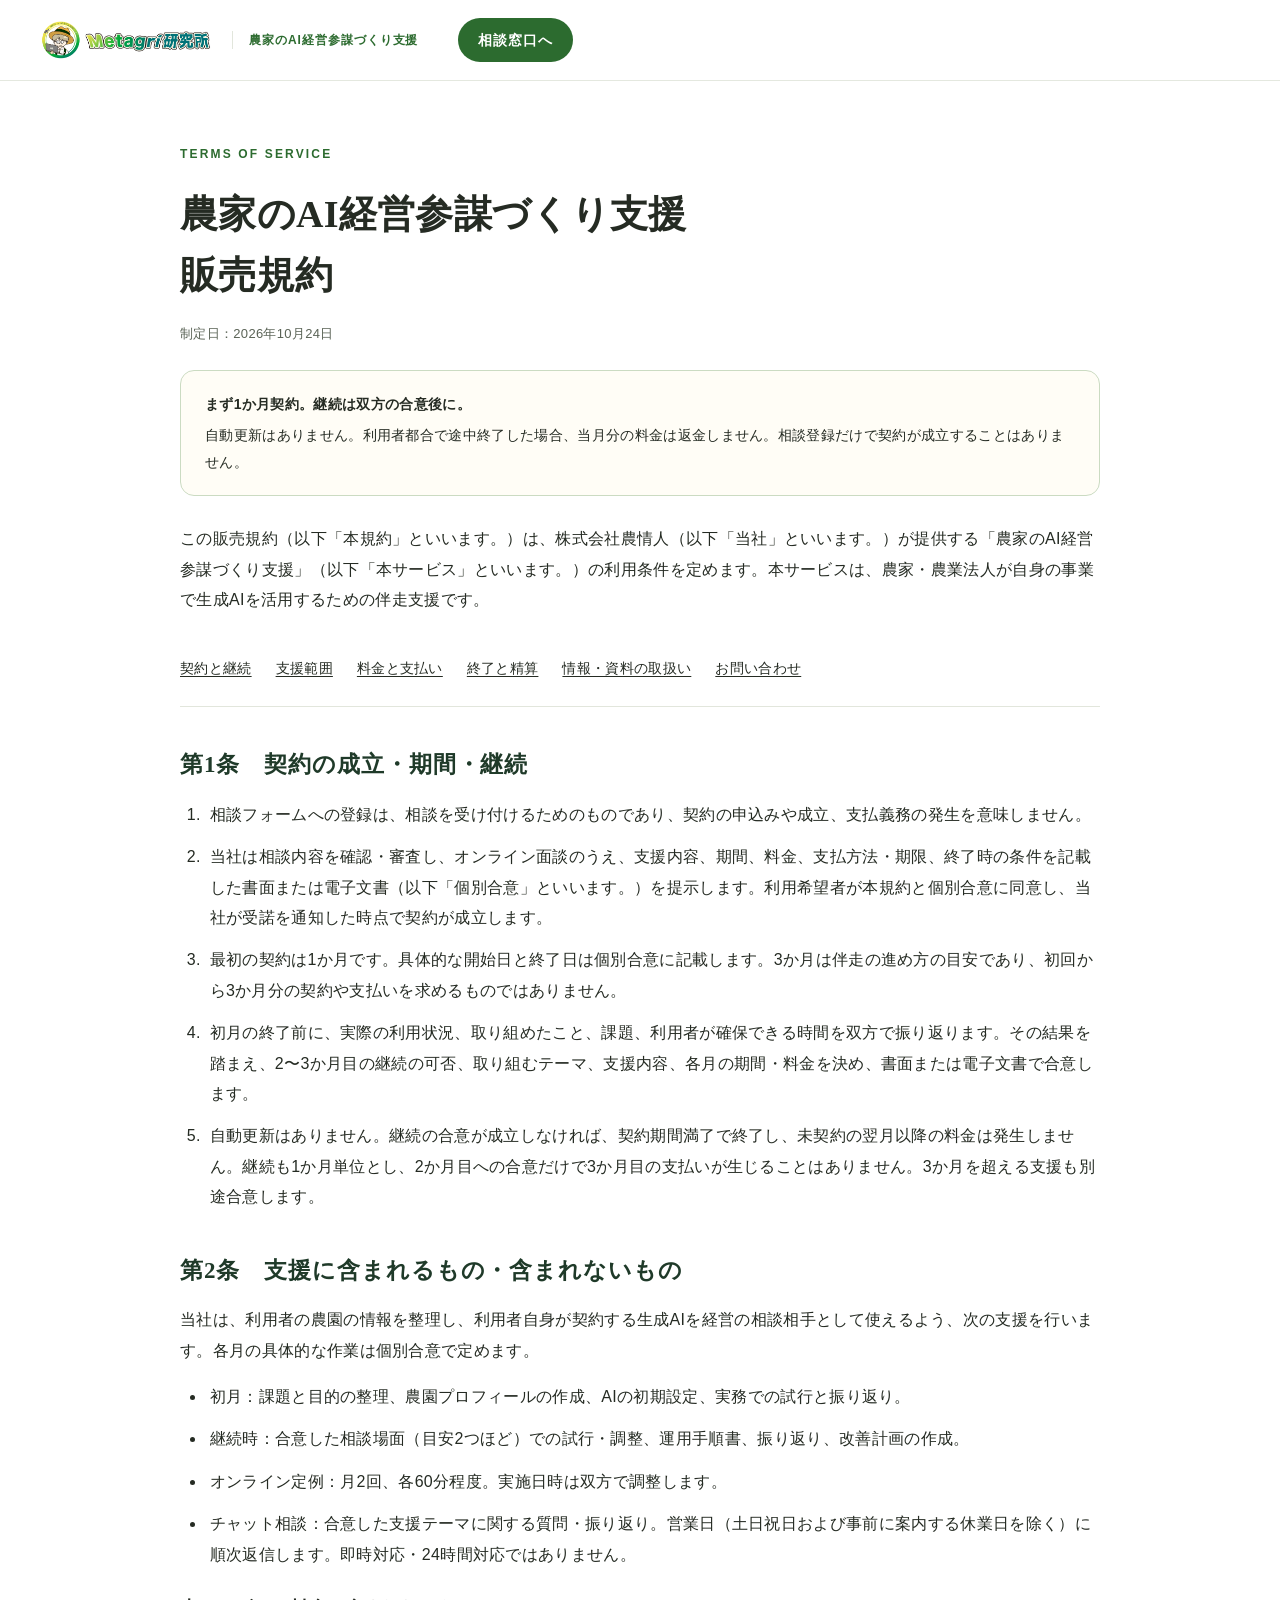
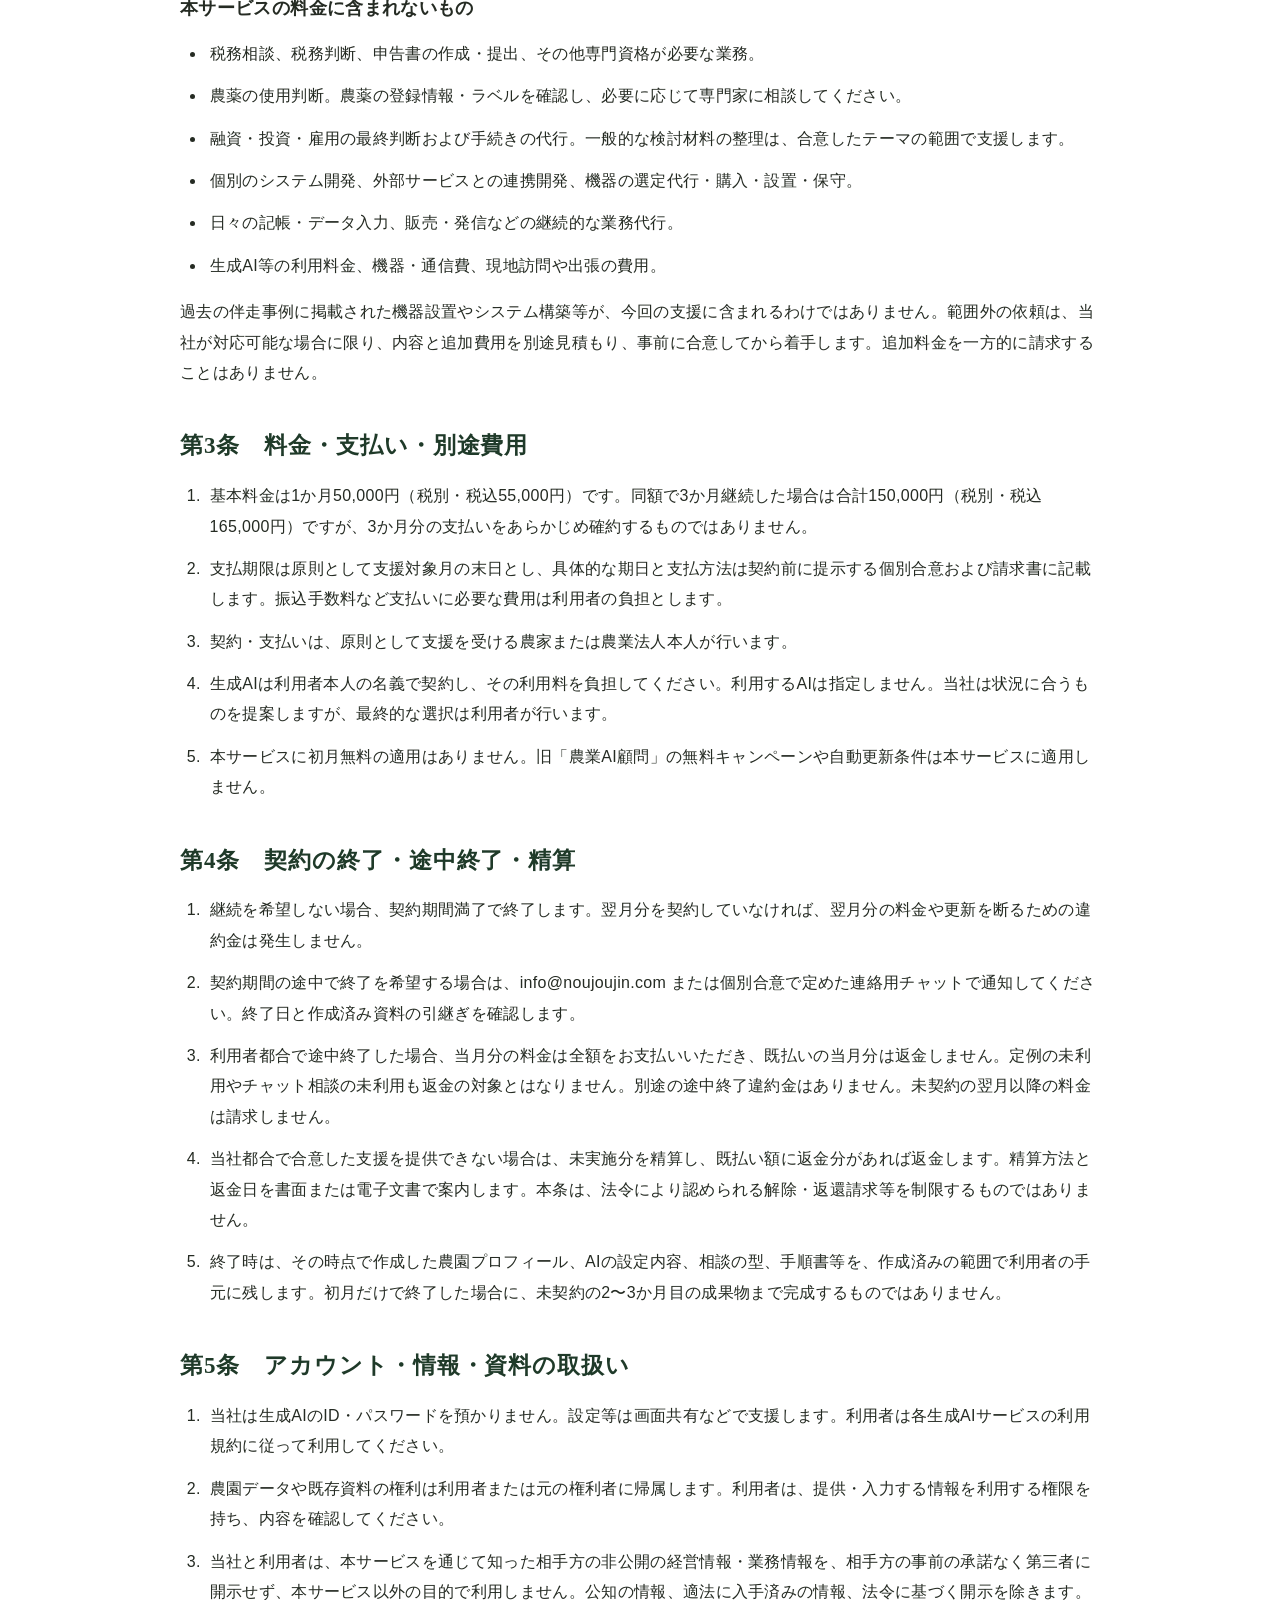
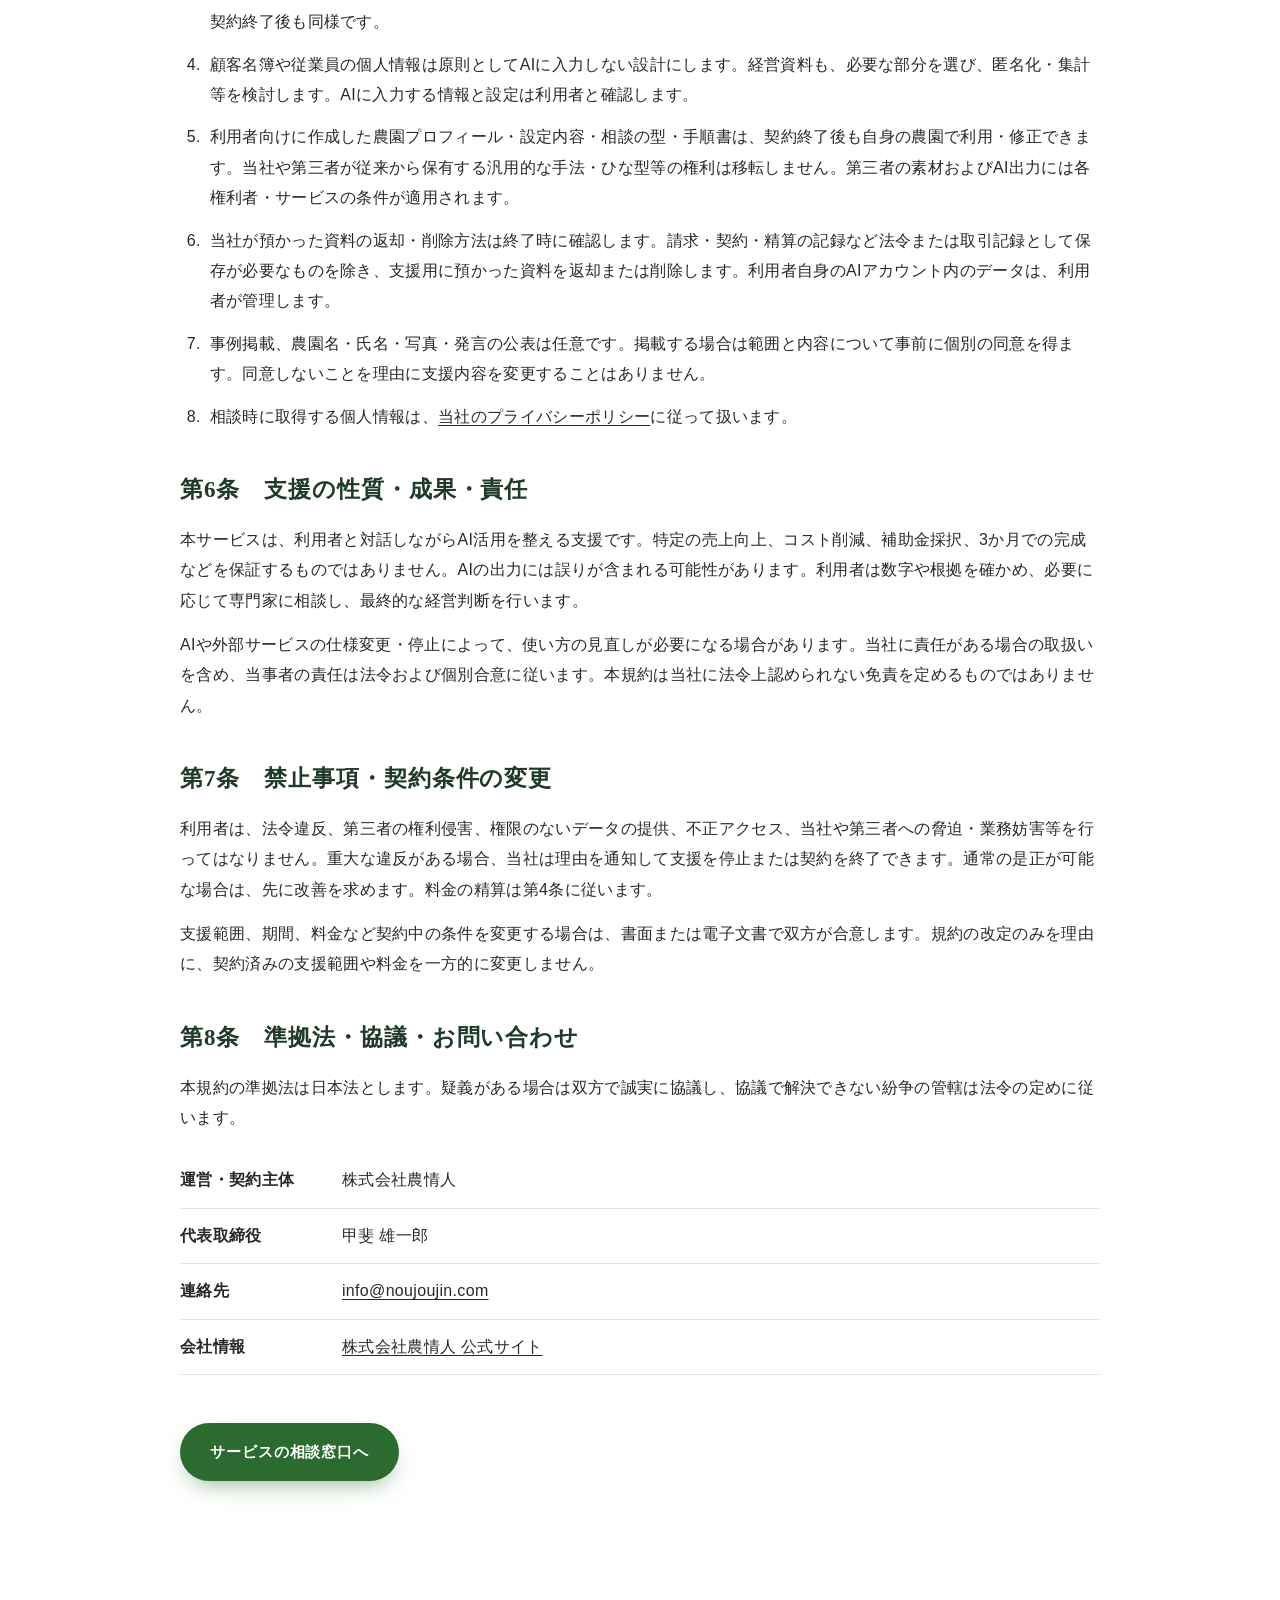
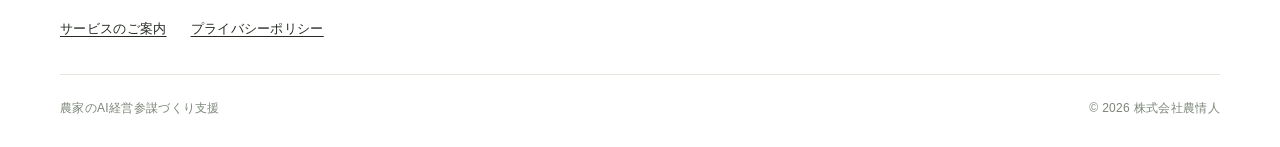
==== terms.html @ a4967ea3 "Clarify monthly support contract and add service terms" ====
<!doctype html>
<html lang="ja">
<head>
  <meta charset="utf-8">
  <meta name="viewport" content="width=device-width, initial-scale=1">
  <meta name="description" content="農家のAI経営参謀づくり支援の販売規約。まず1か月契約し、運用を振り返って2〜3か月目の継続・支援内容を双方で決めます。支援範囲、料金、終了時の取扱いをご案内します。">
  <meta name="robots" content="noindex">
  <meta name="theme-color" content="#1F3A29">
  <title>販売規約｜農家のAI経営参謀づくり支援</title>
  <link rel="canonical" href="https://ai-support.metagri-labo.com/terms.html">
  <link rel="icon" type="image/jpeg" href="assets/metagri-official.jpg">
  <link rel="stylesheet" href="style.css">
</head>
<body class="legal-page">
<a class="skip" href="#main">本文へ移動</a>
<header class="site-header">
  <div class="header-inner">
    <a class="brand official-brand" href="index.html" aria-label="農家のAI経営参謀づくり支援 トップへ"><img src="assets/metagri-logo-horizontal.jpg" width="1437" height="382" alt="Metagri研究所"><span class="brand-sub"><span class="brand-sub-lead">農家の</span>AI経営参謀<br class="sp-only">づくり支援</span></a>
    <a class="header-cta" href="index.html#consultation">相談窓口へ</a>
  </div>
</header>
<main id="main" class="container legal-main">
  <p class="eyebrow">TERMS OF SERVICE</p>
  <h1>農家のAI経営参謀づくり支援<br>販売規約</h1>
  <p class="legal-date">制定日：2026年10月24日</p>
  <aside class="legal-notice" aria-label="契約条件の要点"><strong>まず1か月契約。継続は双方の合意後に。</strong>自動更新はありません。利用者都合で途中終了した場合、当月分の料金は返金しません。相談登録だけで契約が成立することはありません。</aside>
  <p>この販売規約（以下「本規約」といいます。）は、株式会社農情人（以下「当社」といいます。）が提供する「農家のAI経営参謀づくり支援」（以下「本サービス」といいます。）の利用条件を定めます。本サービスは、農家・農業法人が自身の事業で生成AIを活用するための伴走支援です。</p>
  <nav class="legal-toc" aria-label="販売規約の目次"><a href="#contract">契約と継続</a><a href="#scope">支援範囲</a><a href="#payment">料金と支払い</a><a href="#cancellation">終了と精算</a><a href="#data">情報・資料の取扱い</a><a href="#contact">お問い合わせ</a></nav>

  <section id="contract">
    <h2>第1条　契約の成立・期間・継続</h2>
    <ol>
      <li>相談フォームへの登録は、相談を受け付けるためのものであり、契約の申込みや成立、支払義務の発生を意味しません。</li>
      <li>当社は相談内容を確認・審査し、オンライン面談のうえ、支援内容、期間、料金、支払方法・期限、終了時の条件を記載した書面または電子文書（以下「個別合意」といいます。）を提示します。利用希望者が本規約と個別合意に同意し、当社が受諾を通知した時点で契約が成立します。</li>
      <li>最初の契約は1か月です。具体的な開始日と終了日は個別合意に記載します。3か月は伴走の進め方の目安であり、初回から3か月分の契約や支払いを求めるものではありません。</li>
      <li>初月の終了前に、実際の利用状況、取り組めたこと、課題、利用者が確保できる時間を双方で振り返ります。その結果を踏まえ、2〜3か月目の継続の可否、取り組むテーマ、支援内容、各月の期間・料金を決め、書面または電子文書で合意します。</li>
      <li>自動更新はありません。継続の合意が成立しなければ、契約期間満了で終了し、未契約の翌月以降の料金は発生しません。継続も1か月単位とし、2か月目への合意だけで3か月目の支払いが生じることはありません。3か月を超える支援も別途合意します。</li>
    </ol>
  </section>

  <section id="scope">
    <h2>第2条　支援に含まれるもの・含まれないもの</h2>
    <p>当社は、利用者の農園の情報を整理し、利用者自身が契約する生成AIを経営の相談相手として使えるよう、次の支援を行います。各月の具体的な作業は個別合意で定めます。</p>
    <ul>
      <li>初月：課題と目的の整理、農園プロフィールの作成、AIの初期設定、実務での試行と振り返り。</li>
      <li>継続時：合意した相談場面（目安2つほど）での試行・調整、運用手順書、振り返り、改善計画の作成。</li>
      <li>オンライン定例：月2回、各60分程度。実施日時は双方で調整します。</li>
      <li>チャット相談：合意した支援テーマに関する質問・振り返り。営業日（土日祝日および事前に案内する休業日を除く）に順次返信します。即時対応・24時間対応ではありません。</li>
    </ul>
    <h3>本サービスの料金に含まれないもの</h3>
    <ul>
      <li>税務相談、税務判断、申告書の作成・提出、その他専門資格が必要な業務。</li>
      <li>農薬の使用判断。農薬の登録情報・ラベルを確認し、必要に応じて専門家に相談してください。</li>
      <li>融資・投資・雇用の最終判断および手続きの代行。一般的な検討材料の整理は、合意したテーマの範囲で支援します。</li>
      <li>個別のシステム開発、外部サービスとの連携開発、機器の選定代行・購入・設置・保守。</li>
      <li>日々の記帳・データ入力、販売・発信などの継続的な業務代行。</li>
      <li>生成AI等の利用料金、機器・通信費、現地訪問や出張の費用。</li>
    </ul>
    <p>過去の伴走事例に掲載された機器設置やシステム構築等が、今回の支援に含まれるわけではありません。範囲外の依頼は、当社が対応可能な場合に限り、内容と追加費用を別途見積もり、事前に合意してから着手します。追加料金を一方的に請求することはありません。</p>
  </section>

  <section id="payment">
    <h2>第3条　料金・支払い・別途費用</h2>
    <ol>
      <li>基本料金は1か月50,000円（税別・税込55,000円）です。同額で3か月継続した場合は合計150,000円（税別・税込165,000円）ですが、3か月分の支払いをあらかじめ確約するものではありません。</li>
      <li>支払期限は原則として支援対象月の末日とし、具体的な期日と支払方法は契約前に提示する個別合意および請求書に記載します。振込手数料など支払いに必要な費用は利用者の負担とします。</li>
      <li>契約・支払いは、原則として支援を受ける農家または農業法人本人が行います。</li>
      <li>生成AIは利用者本人の名義で契約し、その利用料を負担してください。利用するAIは指定しません。当社は状況に合うものを提案しますが、最終的な選択は利用者が行います。</li>
      <li>本サービスに初月無料の適用はありません。旧「農業AI顧問」の無料キャンペーンや自動更新条件は本サービスに適用しません。</li>
    </ol>
  </section>

  <section id="cancellation">
    <h2>第4条　契約の終了・途中終了・精算</h2>
    <ol>
      <li>継続を希望しない場合、契約期間満了で終了します。翌月分を契約していなければ、翌月分の料金や更新を断るための違約金は発生しません。</li>
      <li>契約期間の途中で終了を希望する場合は、info@noujoujin.com または個別合意で定めた連絡用チャットで通知してください。終了日と作成済み資料の引継ぎを確認します。</li>
      <li>利用者都合で途中終了した場合、当月分の料金は全額をお支払いいただき、既払いの当月分は返金しません。定例の未利用やチャット相談の未利用も返金の対象とはなりません。別途の途中終了違約金はありません。未契約の翌月以降の料金は請求しません。</li>
      <li>当社都合で合意した支援を提供できない場合は、未実施分を精算し、既払い額に返金分があれば返金します。精算方法と返金日を書面または電子文書で案内します。本条は、法令により認められる解除・返還請求等を制限するものではありません。</li>
      <li>終了時は、その時点で作成した農園プロフィール、AIの設定内容、相談の型、手順書等を、作成済みの範囲で利用者の手元に残します。初月だけで終了した場合に、未契約の2〜3か月目の成果物まで完成するものではありません。</li>
    </ol>
  </section>

  <section id="data">
    <h2>第5条　アカウント・情報・資料の取扱い</h2>
    <ol>
      <li>当社は生成AIのID・パスワードを預かりません。設定等は画面共有などで支援します。利用者は各生成AIサービスの利用規約に従って利用してください。</li>
      <li>農園データや既存資料の権利は利用者または元の権利者に帰属します。利用者は、提供・入力する情報を利用する権限を持ち、内容を確認してください。</li>
      <li>当社と利用者は、本サービスを通じて知った相手方の非公開の経営情報・業務情報を、相手方の事前の承諾なく第三者に開示せず、本サービス以外の目的で利用しません。公知の情報、適法に入手済みの情報、法令に基づく開示を除きます。契約終了後も同様です。</li>
      <li>顧客名簿や従業員の個人情報は原則としてAIに入力しない設計にします。経営資料も、必要な部分を選び、匿名化・集計等を検討します。AIに入力する情報と設定は利用者と確認します。</li>
      <li>利用者向けに作成した農園プロフィール・設定内容・相談の型・手順書は、契約終了後も自身の農園で利用・修正できます。当社や第三者が従来から保有する汎用的な手法・ひな型等の権利は移転しません。第三者の素材およびAI出力には各権利者・サービスの条件が適用されます。</li>
      <li>当社が預かった資料の返却・削除方法は終了時に確認します。請求・契約・精算の記録など法令または取引記録として保存が必要なものを除き、支援用に預かった資料を返却または削除します。利用者自身のAIアカウント内のデータは、利用者が管理します。</li>
      <li>事例掲載、農園名・氏名・写真・発言の公表は任意です。掲載する場合は範囲と内容について事前に個別の同意を得ます。同意しないことを理由に支援内容を変更することはありません。</li>
      <li>相談時に取得する個人情報は、<a href="https://noujoujin.com/privacy-policy/" target="_blank" rel="noopener noreferrer">当社のプライバシーポリシー</a>に従って扱います。</li>
    </ol>
  </section>

  <section>
    <h2>第6条　支援の性質・成果・責任</h2>
    <p>本サービスは、利用者と対話しながらAI活用を整える支援です。特定の売上向上、コスト削減、補助金採択、3か月での完成などを保証するものではありません。AIの出力には誤りが含まれる可能性があります。利用者は数字や根拠を確かめ、必要に応じて専門家に相談し、最終的な経営判断を行います。</p>
    <p>AIや外部サービスの仕様変更・停止によって、使い方の見直しが必要になる場合があります。当社に責任がある場合の取扱いを含め、当事者の責任は法令および個別合意に従います。本規約は当社に法令上認められない免責を定めるものではありません。</p>
  </section>

  <section>
    <h2>第7条　禁止事項・契約条件の変更</h2>
    <p>利用者は、法令違反、第三者の権利侵害、権限のないデータの提供、不正アクセス、当社や第三者への脅迫・業務妨害等を行ってはなりません。重大な違反がある場合、当社は理由を通知して支援を停止または契約を終了できます。通常の是正が可能な場合は、先に改善を求めます。料金の精算は第4条に従います。</p>
    <p>支援範囲、期間、料金など契約中の条件を変更する場合は、書面または電子文書で双方が合意します。規約の改定のみを理由に、契約済みの支援範囲や料金を一方的に変更しません。</p>
  </section>

  <section id="contact">
    <h2>第8条　準拠法・協議・お問い合わせ</h2>
    <p>本規約の準拠法は日本法とします。疑義がある場合は双方で誠実に協議し、協議で解決できない紛争の管轄は法令の定めに従います。</p>
    <dl class="legal-contact"><div><dt>運営・契約主体</dt><dd>株式会社農情人</dd></div><div><dt>代表取締役</dt><dd>甲斐 雄一郎</dd></div><div><dt>連絡先</dt><dd><a href="mailto:info@noujoujin.com">info@noujoujin.com</a></dd></div><div><dt>会社情報</dt><dd><a href="https://noujoujin.com/" target="_blank" rel="noopener noreferrer">株式会社農情人 公式サイト</a></dd></div></dl>
  </section>
  <p class="legal-back"><a class="button" href="index.html#consultation">サービスの相談窓口へ</a></p>
</main>
<footer class="site-footer"><div class="container footer-legal"><a href="index.html">サービスのご案内</a><a href="https://noujoujin.com/privacy-policy/" target="_blank" rel="noopener noreferrer">プライバシーポリシー</a></div><div class="container footer-bottom"><span>農家のAI経営参謀づくり支援</span><small>© 2026 株式会社農情人</small></div></footer>
</body>
</html>
---- style.css ----
/* =========================================================
   農家のためのAI伴走支援 LP（2026-10-04 ブラッシュアップ版）
   - 農業AI通信の共通色を維持し、背景色を4色に整理
   - 見出しは明朝、本文はゴシックに統一
   - 外部フォント・CDNは使わず、このフォルダで完結
   ========================================================= */

:root{
  /* 色 */
  --forest:#1F3A29;
  --green-dark:#2C6B2F;
  --green:#3E8E41;
  --green-pale:#EAF5E6;
  --green-soft:#F4F9F1;
  --orange:#E87A2E;
  --warm:#FFFDF6;
  --white:#FFFFFF;
  --ink:#252B23;
  --muted:#5A6356;
  --faint:#7D8679;
  --line:#E2E6DC;
  --line-green:#CBDBC2;
  /* 書体 */
  --serif:"Hiragino Mincho ProN","Yu Mincho","YuMincho","Noto Serif JP","Noto Serif CJK JP",serif;
  --sans:"Hiragino Sans","Hiragino Kaku Gothic ProN","Noto Sans JP","Noto Sans CJK JP","Yu Gothic Medium","YuGothic","Meiryo",sans-serif;
  /* 形 */
  --radius:14px;
  --radius-sm:8px;
  --shadow:0 1px 2px rgba(31,58,41,.04),0 12px 32px -12px rgba(31,58,41,.14);
  --shadow-lg:0 2px 4px rgba(31,58,41,.04),0 24px 56px -20px rgba(31,58,41,.22);
  --header-h:80px;
}

/* ---------- 基本 ---------- */
*,*::before,*::after{box-sizing:border-box}
html{scroll-behavior:smooth;scroll-padding-top:calc(var(--header-h) + 16px);-webkit-text-size-adjust:100%}
body{margin:0;background:var(--white);color:var(--ink);font-family:var(--sans);font-size:16px;line-height:1.9;letter-spacing:.02em;-webkit-font-smoothing:antialiased;text-rendering:optimizeLegibility}
a{color:inherit;text-decoration:none}
img{max-width:100%;height:auto}
button{font:inherit}
h1,h2,h3,p,ol,ul,dl,dd{margin:0}
ol,ul{padding:0;list-style:none}
h1,h2,h3{font-feature-settings:"palt";word-break:auto-phrase;text-wrap:balance}
p{overflow-wrap:anywhere}
.hero-description,.hero-note,.section-heading p,.heading-row>p,.support-heading>p,.price-description,.consultation-copy p,.intro-footer,.section-footnote{word-break:auto-phrase}
::selection{background:#D6E9CB}
:focus-visible{outline:3px solid var(--orange);outline-offset:4px;border-radius:4px}
.nw{display:inline-block}
.sp-only{display:none}
.icon-sprite{position:absolute;width:0;height:0;overflow:hidden}
.icon{width:1.15em;height:1.15em;flex-shrink:0;vertical-align:-.2em}
.container{width:min(1160px,calc(100% - 96px));margin-inline:auto}
.section{padding:120px 0}
.skip{position:fixed;left:16px;top:-100px;z-index:100;background:#fff;padding:12px 16px;border-radius:8px;box-shadow:var(--shadow)}
.skip:focus{top:12px}

/* ---------- 見出しと共通パーツ ---------- */
h2{font-family:var(--serif);font-weight:600;font-size:clamp(28px,3vw,40px);line-height:1.55;letter-spacing:.04em;color:var(--forest)}
h3{font-size:21px;font-weight:700;line-height:1.6;letter-spacing:.02em;color:var(--ink)}
.eyebrow{display:flex;align-items:center;gap:12px;font-size:12px;font-weight:700;letter-spacing:.18em;line-height:1.6;color:var(--green-dark);margin-bottom:20px}
.eyebrow-no{font-family:var(--serif);font-size:15px;letter-spacing:.04em;font-weight:600;display:inline-flex;align-items:center;gap:12px}
.eyebrow-no::after{content:"";width:28px;height:1px;background:currentColor;opacity:.5}
.eyebrow-plain{letter-spacing:.08em}
.mini-label{display:block;font-size:12px;font-weight:700;letter-spacing:.08em;color:var(--green-dark)}
.seed-dot{display:inline-block;width:7px;height:7px;border-radius:50%;background:var(--green);box-shadow:0 0 0 4px rgba(62,142,65,.14)}
.section-heading{margin-bottom:56px}
.section-heading.center{text-align:center}
.section-heading.center .eyebrow{justify-content:center}
.section-heading h2{margin-bottom:20px}
.section-heading>p:last-child{font-size:16px;color:var(--muted)}

/* ボタン */
.button{display:inline-flex;align-items:center;justify-content:center;gap:14px;min-height:58px;padding:0 30px;border:0;border-radius:999px;background:var(--green-dark);color:#fff;font-size:15px;font-weight:700;letter-spacing:.06em;box-shadow:0 10px 24px -10px rgba(44,107,47,.6);transition:background .2s,transform .2s,box-shadow .2s;cursor:pointer}
.button .icon{transition:transform .2s}
.button:hover{background:var(--forest);transform:translateY(-1px);box-shadow:0 14px 28px -12px rgba(31,58,41,.6)}
.button:hover .icon{transform:translateX(3px)}
.button-ghost{display:inline-flex;align-items:center;gap:10px;min-height:58px;padding:0 6px;font-size:14px;font-weight:700;color:var(--green-dark);letter-spacing:.06em;border-bottom:1px solid transparent;transition:color .2s}
.button-ghost:hover{color:var(--forest)}
.button-ghost:hover .icon{transform:translateY(2px)}
.button-ghost .icon{transition:transform .2s}
.button-block{display:flex;width:100%}

/* ---------- ヘッダー ---------- */
.site-header{position:sticky;top:0;z-index:30;background:rgba(255,255,255,.92);backdrop-filter:saturate(1.4) blur(10px);-webkit-backdrop-filter:saturate(1.4) blur(10px);border-bottom:1px solid rgba(226,230,220,.9)}
.header-inner{width:min(1280px,calc(100% - 64px));height:var(--header-h);margin:auto;display:flex;align-items:center;gap:40px}
.official-brand{display:flex;align-items:center;gap:16px;flex-shrink:0;line-height:1}
.official-brand img{display:block;width:184px;height:auto;mix-blend-mode:multiply}
.official-brand .brand-sub{display:block;padding-left:16px;border-left:1px solid var(--line);font-size:12px;font-weight:700;letter-spacing:.08em;line-height:1.5;color:var(--green-dark)}
.header-inner nav{display:flex;gap:32px;margin-left:auto;font-size:14px;font-weight:600;letter-spacing:.06em}
.header-inner nav a{position:relative;padding:6px 0;color:var(--ink)}
.header-inner nav a::after{content:"";position:absolute;left:0;right:0;bottom:0;height:1px;background:var(--green);transform:scaleX(0);transform-origin:left;transition:transform .25s}
.header-inner nav a:hover{color:var(--green-dark)}
.header-inner nav a:hover::after{transform:scaleX(1)}
.header-cta{display:inline-flex;align-items:center;gap:10px;height:44px;padding:0 20px;border-radius:999px;background:var(--green-dark);color:#fff;font-size:14px;font-weight:700;letter-spacing:.06em;transition:background .2s}
.header-cta:hover{background:var(--forest)}

/* ---------- ヒーロー ---------- */
.hero{position:relative;background:var(--warm);overflow:hidden;padding:88px 0 0}
.hero::before{content:"";position:absolute;inset:0;background:radial-gradient(60% 70% at 85% 30%,rgba(234,245,230,.9),rgba(234,245,230,0) 70%);pointer-events:none}
.hero-grid{position:relative;display:grid;grid-template-columns:1.05fr 1fr;gap:40px;align-items:center}
.hero-copy{position:relative;z-index:2}
.hero h1{font-family:var(--serif);font-weight:600;font-size:clamp(40px,4.6vw,64px);line-height:1.42;letter-spacing:.01em;color:var(--forest);margin:4px 0 32px}
.hero h1 .mark{background:linear-gradient(transparent 68%,#DCEBCB 68%,#DCEBCB 92%,transparent 92%);padding-right:.05em}
.hero-lead{font-size:20px;font-weight:700;line-height:1.85;letter-spacing:.04em;margin-bottom:16px;font-feature-settings:"palt"}
.hero-description{font-size:16px;color:var(--muted);line-height:2;margin-bottom:36px}
.hero-actions{display:flex;flex-wrap:wrap;align-items:center;gap:12px 28px}
.hero-note{font-size:12px;color:var(--faint);line-height:1.8;margin-top:16px;letter-spacing:.04em}
.hero-art{position:relative;padding:24px 0 32px}
.hero-art::before{content:"";position:absolute;inset:6% 2% 10% 6%;border-radius:50%;background:radial-gradient(circle at 50% 45%,#EEF4E4 0%,#E6EFDA 60%,rgba(230,239,218,0) 72%)}
.farm-art{position:relative;display:block;width:100%;max-width:600px;margin-inline:auto}
.floating-note{position:absolute;display:flex;gap:12px;align-items:center;background:rgba(255,255,255,.96);border:1px solid rgba(226,230,220,.9);border-radius:12px;padding:12px 18px 12px 12px;box-shadow:var(--shadow);line-height:1.5}
.floating-note small{display:block;font-size:11px;color:var(--faint);letter-spacing:.04em}
.floating-note strong{display:block;font-size:14px;color:var(--forest);letter-spacing:.04em;font-feature-settings:"palt"}
.note-one{left:0;bottom:16%}
.note-two{right:0;top:10%}
.note-icon{display:grid;place-items:center;width:36px;height:36px;border-radius:10px;background:var(--green-pale);color:var(--green-dark)}
.note-icon-warm{background:#FCEBDD;color:var(--orange)}
.note-icon .icon{width:20px;height:20px}

.hero-facts{position:relative;display:grid;grid-template-columns:1.2fr 1fr 1fr;margin-top:56px;background:#fff;border:1px solid var(--line);border-bottom:0;border-radius:var(--radius) var(--radius) 0 0;box-shadow:0 -12px 40px -24px rgba(31,58,41,.18)}
.fact{padding:26px 32px}
.fact+.fact{border-left:1px solid var(--line)}
.fact dt{font-size:12px;font-weight:700;color:var(--faint);letter-spacing:.1em;margin-bottom:4px}
.fact dd strong{display:block;font-family:var(--serif);font-size:22px;font-weight:600;line-height:1.5;color:var(--forest);letter-spacing:.04em}
.fact-price dd strong{font-size:26px;color:var(--green-dark)}
.fact dd small{display:block;font-size:12px;color:var(--muted);line-height:1.7;margin-top:2px}

/* ---------- 運営・関連ロゴ ---------- */
.brand-family{background:#fff;border-bottom:1px solid var(--line)}
.brand-family-grid{display:grid;grid-template-columns:repeat(3,1fr);padding:36px 0}
.brand-family-item{display:grid;grid-template-rows:auto 64px;justify-items:center;align-items:center;gap:12px;padding:4px 24px}
.brand-family-item+.brand-family-item{border-left:1px solid var(--line)}
.brand-family-item>span{font-size:11px;font-weight:700;color:var(--faint);letter-spacing:.14em;white-space:nowrap}
.brand-family-item img{display:block;width:auto;max-width:100%;object-fit:contain;mix-blend-mode:multiply}
.brand-family-item .company-logo{height:64px}
.brand-family-item .community-logo{height:48px}
.brand-family-item .media-logo{height:44px}

/* ---------- 01 困りごと ---------- */
.intro{background:#fff}
.concern-grid{display:grid;grid-template-columns:repeat(3,1fr);gap:24px}
.concern{position:relative;padding:36px 32px 34px;background:var(--warm);border:1px solid #EEECDF;border-radius:var(--radius);transition:transform .25s,box-shadow .25s}
.concern:hover{transform:translateY(-3px);box-shadow:var(--shadow)}
.line-icon{display:grid;place-items:center;width:52px;height:52px;border-radius:14px;background:#fff;border:1px solid var(--line-green);color:var(--green-dark);margin-bottom:24px}
.line-icon .icon{width:26px;height:26px}
.concern h3{margin:10px 0 14px;font-size:21px}
.concern p{font-size:15px;color:var(--muted);line-height:1.95}
.intro-footer{display:flex;align-items:center;justify-content:center;gap:12px;width:fit-content;margin:48px auto 0;padding:12px 24px 12px 16px;border-radius:999px;background:var(--green-pale);font-size:15px;font-weight:600;color:var(--green-dark)}
.intro-footer img{width:24px;height:24px}

/* ---------- 02 支援内容 ---------- */
.support-section{background:var(--green-pale)}
.support-layout{display:grid;grid-template-columns:.85fr 1.3fr;gap:80px;align-items:start}
.support-heading{position:sticky;top:calc(var(--header-h) + 40px)}
.support-heading h2{margin-bottom:24px}
.support-heading em{font-style:normal;color:var(--green)}
.support-heading>p:not(.eyebrow){font-size:15px;line-height:2.05;color:var(--muted)}
.support-cycle{display:flex;align-items:center;gap:0;margin-top:36px;counter-reset:cycle}
.support-cycle li{position:relative;display:flex;align-items:center;gap:8px;padding:9px 16px;background:#fff;border:1px solid var(--line-green);border-radius:999px;font-size:13px;font-weight:700;color:var(--forest);letter-spacing:.06em;counter-increment:cycle}
.support-cycle li::before{content:counter(cycle);display:grid;place-items:center;width:20px;height:20px;border-radius:50%;background:var(--green-dark);color:#fff;font-size:11px;font-family:var(--serif)}
.support-cycle li+li{margin-left:28px}
.support-cycle li+li::after{content:"";position:absolute;left:-24px;top:50%;width:20px;height:1px;background:var(--green)}
.support-list{display:grid;gap:20px}
.support-item{display:grid;grid-template-columns:auto 1fr;gap:28px;padding:36px 40px;background:#fff;border-radius:var(--radius);box-shadow:var(--shadow)}
.service-number{font-family:var(--serif);font-size:34px;font-weight:600;line-height:1;color:var(--green);letter-spacing:.02em;padding-top:2px}
.support-item h3{font-size:22px;margin:8px 0 12px}
.support-item p:not(.mini-label){font-size:15px;color:var(--muted);line-height:1.95}
.tags{display:flex;gap:8px;flex-wrap:wrap;margin-top:18px}
.tags span{font-size:12px;font-weight:600;color:var(--green-dark);background:var(--green-soft);border:1px solid #DCE9D4;border-radius:999px;padding:4px 12px;letter-spacing:.04em}

/* ---------- 03 実践の例 ---------- */
.stories-section{background:#fff}
.heading-row{display:flex;justify-content:space-between;align-items:flex-end;gap:40px;margin-bottom:52px}
.heading-row>p{font-size:15px;color:var(--muted);padding-bottom:8px;line-height:1.95}
.story-grid{display:grid;grid-template-columns:1fr 1fr;gap:32px}
.story-card{display:flex;flex-direction:column;background:#fff;border:1px solid var(--line);border-radius:var(--radius);overflow:hidden;transition:box-shadow .25s,transform .25s}
.story-card:hover{box-shadow:var(--shadow-lg);transform:translateY(-3px)}
.story-visual{position:relative;aspect-ratio:16/10;overflow:hidden}
.visual-business{background:linear-gradient(160deg,#EEF2E5,#E2E9D6)}
.visual-photo{background:#EAF0E4}
.visual-photo>img{display:block;width:100%;height:100%;object-fit:cover;object-position:50% 35%}
.visual-photo::after{content:"";position:absolute;inset:0;background:linear-gradient(rgba(20,38,26,.38),transparent 26%,transparent 60%,rgba(20,38,26,.42));pointer-events:none}
.visual-index{position:absolute;top:22px;left:26px;z-index:2;font-size:11px;font-weight:700;letter-spacing:.16em;color:var(--green-dark)}
.visual-index-light{color:#fff;text-shadow:0 1px 6px rgba(0,0,0,.35)}
.visual-caption{position:absolute;left:26px;bottom:24px;z-index:2;font-family:var(--serif);font-size:19px;line-height:1.7;color:var(--forest)}
.visual-caption strong{font-weight:600}
.visual-label,.photo-label{position:absolute;z-index:2;font-size:11px;font-weight:700;letter-spacing:.06em;border-radius:999px;padding:5px 12px}
.visual-label{right:22px;bottom:24px;background:#fff;color:var(--green-dark)}
.photo-label{left:24px;bottom:22px;background:rgba(255,255,255,.92);color:var(--green-dark)}
.business-sheet{position:absolute;right:9%;top:16%;width:42%;max-width:240px;transform:rotate(6deg);background:#FFFDF8;padding:18px;border:1px solid #D5DCC9;border-radius:10px;box-shadow:10px 14px 0 #D3DBC6}
.sheet-top{display:flex;align-items:center;justify-content:space-between;font-size:11px;color:var(--muted);padding-bottom:14px}
.sheet-top i{height:8px;width:8px;background:var(--orange);border-radius:50%}
.sheet-chart{height:72px;border-bottom:1px solid #D8DED2;display:flex;align-items:flex-end;gap:10%;padding-inline:6%}
.sheet-chart b{flex:1;height:35%;background:#B4C9A1;border-radius:3px 3px 0 0}
.sheet-chart b:nth-child(2){height:55%}
.sheet-chart b:nth-child(3){height:45%}
.sheet-chart b:nth-child(4){height:72%}
.sheet-chart b:nth-child(5){height:92%;background:var(--green)}
.sheet-lines{padding-top:14px;display:grid;gap:7px}
.sheet-lines i{display:block;height:4px;border-radius:2px;background:#E5E9DF;width:90%}
.sheet-lines i:last-child{width:55%}
.story-body{display:flex;flex-direction:column;flex:1;padding:32px 34px 30px}
.story-body h3{margin:12px 0 16px;font-size:22px}
.story-body>p:not(.mini-label):not(.story-takeaway){font-size:15px;color:var(--muted);line-height:1.95}
.story-takeaway{display:flex;align-items:center;flex-wrap:wrap;gap:8px 14px}
.story-body>p:not(.mini-label):not(.story-takeaway){margin-bottom:24px}
.story-body>p.story-takeaway{margin-top:auto;padding:14px 18px;border-radius:var(--radius-sm);background:var(--green-soft);border-left:3px solid var(--green)}
.story-takeaway span{font-size:11px;font-weight:700;letter-spacing:.12em;color:var(--faint)}
.story-takeaway b{font-size:15px;color:var(--green-dark);letter-spacing:.04em}
.section-footnote{margin-top:24px;font-size:12px;color:var(--faint);line-height:1.8}

/* ---------- 04 進め方 ---------- */
.process-section{background:var(--warm)}
.steps{position:relative;display:grid;grid-template-columns:repeat(4,1fr);gap:24px;counter-reset:none}
.steps::before{content:"";position:absolute;top:32px;left:12.5%;right:12.5%;height:1px;background:repeating-linear-gradient(90deg,var(--line-green) 0 6px,transparent 6px 12px)}
.steps li{position:relative;text-align:center;padding:0 8px}
.step-no{position:relative;display:grid;place-items:center;width:64px;height:64px;margin:0 auto 24px;border-radius:50%;background:#fff;border:1px solid var(--line-green);font-family:var(--serif);font-size:20px;font-weight:600;color:var(--green-dark);box-shadow:0 0 0 8px var(--warm)}
.steps li:last-child .step-no{background:var(--green-dark);border-color:var(--green-dark);color:#fff}
.steps h3{font-size:18px;margin-bottom:10px}
.steps p{font-size:14px;color:var(--muted);line-height:1.9}

/* ---------- 05 料金 ---------- */
.price-section{background:#fff}
.price-layout{display:grid;grid-template-columns:1fr 1fr;gap:96px;align-items:center}
.price-description{margin-top:24px;color:var(--muted);font-size:16px;line-height:2}
.price-card{position:relative;padding:40px 44px 40px;background:#fff;border:1px solid var(--line);border-radius:20px;box-shadow:var(--shadow-lg);overflow:hidden}
.price-card::before{content:"";position:absolute;inset:0 0 auto;height:6px;background:linear-gradient(90deg,var(--green-dark),var(--green))}
.price-card-top{display:flex;justify-content:space-between;align-items:center;gap:10px;font-size:14px;font-weight:700;letter-spacing:.06em}
.price-badge{background:var(--green-pale);font-size:11px;color:var(--green-dark);padding:4px 12px;border-radius:999px;letter-spacing:.08em}
.price-value{display:flex;align-items:baseline;gap:6px;margin-top:18px;color:var(--forest);line-height:1}
.price-value>span{font-family:var(--serif);font-size:26px;font-weight:600}
.price-value strong{font-family:var(--serif);font-size:96px;font-weight:600;line-height:1;letter-spacing:-.02em;color:var(--green-dark)}
.price-caption{font-size:13px;color:var(--muted);margin:14px 0 26px}
.price-details{display:grid;gap:10px;padding:24px 0;border-top:1px solid var(--line);border-bottom:1px solid var(--line)}
.price-details li{display:flex;align-items:center;gap:12px;font-size:15px;font-weight:600}
.price-details .icon{width:22px;height:22px;padding:4px;border-radius:50%;background:var(--green-pale);color:var(--green-dark)}
.price-small{font-size:13px;color:var(--muted);line-height:1.85;margin:20px 0 26px}

/* ---------- 06 運営 ---------- */
.about-section{background:var(--warm)}
.about-layout{display:grid;grid-template-columns:.8fr 1.5fr;gap:96px;align-items:center}
.official-about{display:flex;flex-direction:column;align-items:center;text-align:center;padding:44px 28px 40px;background:#fff;border:1px solid var(--line);border-radius:20px;box-shadow:var(--shadow)}
.official-about>img{width:180px;height:auto}
.official-about>span{font-family:var(--serif);font-size:11px;letter-spacing:.24em;color:var(--faint);margin:22px 0 10px}
.official-about p{font-family:var(--serif);font-size:21px;font-weight:600;line-height:1.7;color:var(--forest);letter-spacing:.04em}
.about-copy h2{margin-bottom:24px}
.about-copy>p:not(.eyebrow){font-size:16px;color:var(--muted);line-height:2;margin-bottom:14px}
.company-details{margin-top:28px;border-top:1px solid var(--line)}
.company-details div{display:flex;gap:24px;padding:14px 0;border-bottom:1px solid var(--line);font-size:14px}
.company-details dt{width:128px;flex-shrink:0;color:var(--faint);font-weight:600;letter-spacing:.04em}
.company-details dd{margin:0;font-weight:600}

/* ---------- 07 FAQ ---------- */
.faq-section{background:#fff}
.faq-layout{display:grid;grid-template-columns:.8fr 1.5fr;gap:80px;align-items:start}
.faq-heading>p:not(.eyebrow){font-size:15px;color:var(--muted);margin-top:16px}
.faq-list{display:grid;gap:12px}
.faq-list details{border:1px solid var(--line);border-radius:var(--radius);background:#fff;transition:border-color .2s,box-shadow .2s}
.faq-list details[open]{border-color:var(--line-green);box-shadow:var(--shadow)}
.faq-list summary{display:flex;align-items:center;gap:16px;list-style:none;cursor:pointer;padding:22px 24px;font-size:16px;font-weight:700;line-height:1.6}
.faq-list summary::-webkit-details-marker{display:none}
.q{display:grid;place-items:center;width:32px;height:32px;flex-shrink:0;border-radius:50%;background:var(--green-pale);color:var(--green-dark);font-family:var(--serif);font-size:16px;font-weight:600}
.q-text{flex:1}
.toggle{position:relative;width:28px;height:28px;flex-shrink:0;border-radius:50%;border:1px solid var(--line-green)}
.toggle::before,.toggle::after{content:"";position:absolute;width:11px;height:1.5px;background:var(--green-dark);top:50%;left:50%;transform:translate(-50%,-50%);transition:transform .25s}
.toggle::after{transform:translate(-50%,-50%) rotate(90deg)}
details[open] .toggle::after{transform:translate(-50%,-50%) rotate(0)}
.faq-list details>p{font-size:15px;color:var(--muted);padding:0 24px 24px 72px;line-height:1.95}

/* ---------- 相談フォーム ---------- */
.consultation-section{position:relative;padding:112px 0;background:var(--forest);overflow:hidden}
.consultation-section::before{content:"";position:absolute;width:720px;height:720px;left:-260px;bottom:-360px;border-radius:50%;background:radial-gradient(circle,rgba(62,142,65,.35),rgba(62,142,65,0) 68%);pointer-events:none}
.consultation-layout{position:relative;display:grid;grid-template-columns:1fr 1.15fr;gap:80px;align-items:center}
.consultation-copy{color:#fff}
.consultation-copy .eyebrow{color:#B9D59F}
.consultation-copy h2{color:#fff;font-size:clamp(32px,3.6vw,48px);line-height:1.5;margin-bottom:24px}
.consultation-copy>p:not(.eyebrow){font-size:16px;color:#DCE8D3;line-height:2}
.next-list{display:grid;gap:10px;margin:32px 0 24px}
.next-list li{display:flex;align-items:center;gap:14px;padding:13px 18px;border:1px solid rgba(255,255,255,.14);border-radius:12px;background:rgba(255,255,255,.05);font-size:15px;font-weight:600;color:#fff;letter-spacing:.04em}
.next-list b{font-family:var(--serif);font-weight:600;font-size:14px;color:#B9D59F}
.consultation-copy>p.consultation-note{font-size:13px;color:#B7C9AD}
.form-shell{min-width:0;padding:40px;background:#fff;border-radius:20px;box-shadow:0 30px 60px -24px rgba(0,0,0,.4)}
.form-heading{display:flex;justify-content:space-between;align-items:center;margin-bottom:10px}
.dummy-badge{font-size:12px;font-weight:700;background:#FCEBDD;color:#9A4A12;padding:3px 12px;border-radius:999px}
.dummy-form h3{font-size:22px;font-family:var(--serif);font-weight:600;color:var(--forest)}
.dummy-explanation{font-size:13px;color:var(--muted);line-height:1.8;margin:10px 0 26px}
.dummy-fields{display:grid;gap:18px}
.dummy-fields>div>span,.dummy-row>div>span{display:block;font-size:13px;font-weight:700;margin-bottom:6px}
.dummy-row{display:grid;grid-template-columns:1fr 1fr;gap:14px}
.dummy-input{display:flex;justify-content:space-between;align-items:center;min-height:48px;padding:0 14px;border:1px solid #DFE4D8;background:#F9FAF6;border-radius:10px;font-size:13px;color:#8A9285}
.dummy-options{display:flex;flex-wrap:wrap;gap:8px}
.dummy-options span{background:#F4F7EF;border:1px solid #DFE7D6;font-size:12px;border-radius:999px;padding:6px 14px;color:#5E6F55}
.dummy-button{width:100%;margin-top:28px;background:#E2E8DB;color:#6A7762;font-size:14px;box-shadow:none;cursor:not-allowed}
.dummy-button:hover{transform:none;background:#E2E8DB;box-shadow:none}
.form-note{font-size:12px;color:var(--faint);text-align:center;margin-top:12px}
.airtable-frame{display:block;width:100%;height:533px;min-height:533px;border:1px solid #ccc;background:transparent}
.form-fallback{font-size:13px;margin-top:16px;text-align:center}
.form-fallback a{text-decoration:underline;text-underline-offset:4px;color:var(--green-dark)}

/* ---------- フッター ---------- */
.site-footer{background:#fff;padding:48px 0 28px}
.footer-main{display:flex;gap:28px;align-items:center;justify-content:space-between}
.footer-main .official-brand img{width:168px}
.footer-main>p{font-size:13px;color:var(--muted)}
.back-top{display:inline-flex;align-items:center;gap:8px;font-size:13px;font-weight:600;color:var(--green-dark)}
.footer-bottom{display:flex;justify-content:space-between;gap:16px;border-top:1px solid var(--line);padding-top:22px;margin-top:32px;font-size:12px;color:var(--faint)}
.footer-bottom small{font-size:12px}

/* ---------- 取材写真（ヒーロー・事例・書籍） ---------- */
.hero-art::before{inset:8% -6% 4% 10%;border-radius:32px;background:var(--green-pale)}
.hero-photos{position:relative;display:grid;grid-template-columns:1.05fr 1fr;grid-template-rows:1fr 1fr;gap:14px;aspect-ratio:1/1.02;max-width:560px;margin-inline:auto}
.hp{position:relative;margin:0;overflow:hidden;border-radius:18px;background:#E6EDDD;box-shadow:var(--shadow)}
.hp-main{grid-row:1/3}
.hp img{display:block;width:100%;height:100%;object-fit:cover}
.hp figcaption{position:absolute;left:10px;bottom:10px;padding:3px 10px;border-radius:999px;background:rgba(255,255,255,.92);font-size:11px;font-weight:700;color:var(--forest);letter-spacing:.04em;line-height:1.6}
.hero-art .art-caption{position:relative;margin-top:14px;text-align:center;font-size:12px;color:var(--faint);letter-spacing:.08em}
.hero-art .note-one{left:-28px;bottom:22%}
.hero-art .note-two{right:-20px;top:4%}

.story-badges{display:flex;flex-wrap:wrap;gap:6px;margin-bottom:12px}
.badge-amb,.badge-role{font-size:11px;font-weight:700;letter-spacing:.04em;border-radius:999px;padding:3px 10px;line-height:1.6}
.badge-amb{background:var(--forest);color:#fff}
.badge-role{background:#FCEBDD;color:#9A4A12}

.cases{margin-top:64px}
.cases-head{display:flex;align-items:baseline;gap:16px;margin-bottom:20px}
.cases-head h3{font-family:var(--serif);font-weight:600;font-size:22px;color:var(--forest)}
.case-grid{display:grid;grid-template-columns:repeat(4,1fr);gap:16px}
.case-grid-2{grid-template-columns:repeat(2,1fr);gap:20px}
.case-grid-2 .case-card{display:grid;grid-template-columns:44% 1fr}
.case-grid-2 .case-photo{aspect-ratio:auto;min-height:100%}
.case-grid-2 .case-body{display:flex;flex-direction:column;justify-content:center;padding:22px 24px}
.case-card{background:#fff;border:1px solid var(--line);border-radius:var(--radius);overflow:hidden;transition:box-shadow .25s,transform .25s}
.case-card:hover{box-shadow:var(--shadow);transform:translateY(-2px)}
.case-photo{position:relative;aspect-ratio:4/3;background:#E6EDDD}
.case-photo img{display:block;width:100%;height:100%;object-fit:cover}
.case-role{position:absolute;left:12px;top:12px;min-width:34px;padding:2px 10px;border-radius:999px;background:#fff;color:var(--green-dark);font-family:var(--serif);font-weight:600;font-size:13px;text-align:center;box-shadow:0 2px 8px rgba(0,0,0,.12)}
.case-body{padding:18px 18px 20px}
.case-name{display:flex;flex-wrap:wrap;align-items:baseline;gap:4px 8px;font-size:15px;font-weight:700;color:var(--ink);margin-bottom:8px}
.case-name span{font-size:11px;font-weight:700;color:var(--green-dark);letter-spacing:.04em}
.case-body>p:not(.case-name){font-size:13px;color:var(--muted);line-height:1.85}

.book-card{display:grid;grid-template-columns:132px 1fr;gap:32px;align-items:center;margin-top:40px;padding:28px 36px;background:var(--warm);border:1px solid #EEECDF;border-radius:20px}
.book-card>img{width:132px;height:auto;border-radius:6px;box-shadow:0 12px 24px -10px rgba(31,58,41,.45);transform:rotate(-2deg)}
.book-body h3{font-family:var(--serif);font-weight:600;font-size:23px;color:var(--forest);margin:8px 0 10px}
.book-body>p:not(.mini-label){font-size:14px;color:var(--muted);line-height:1.9}
.book-body .book-meta{font-size:12px;color:var(--faint);margin-top:6px}
.text-arrow{display:inline-flex;align-items:center;gap:8px;margin-top:12px;font-size:14px;font-weight:700;color:var(--green-dark);border-bottom:1px solid var(--line-green);padding-bottom:2px}
.text-arrow:hover{color:var(--forest);border-color:var(--green)}

@media (max-width:1100px){
  .hero-art .note-one{left:-8px}
  .hero-art .note-two{right:-8px}
  .case-grid{grid-template-columns:repeat(2,1fr)}
}
@media (max-width:760px){
  .hero-photos{gap:10px}
  .hp{border-radius:14px}
  .hp figcaption{left:8px;bottom:8px;font-size:10px;padding:2px 8px}
  .hero-art .note-one{left:-4px;bottom:26%}
  .hero-art .note-two{right:-4px;top:2%}
  .hero-art .art-caption{font-size:11px}
  .cases{margin-top:44px}
  .cases-head{display:block}
  .cases-head h3{font-size:19px;margin-top:4px}
  .case-grid{gap:12px}
  .case-body{padding:14px 14px 16px}
  .case-name{font-size:14px}
  .case-body>p:not(.case-name){font-size:12px}
  .case-card:hover{transform:none}
  .book-card{grid-template-columns:1fr;gap:18px;padding:24px 20px;margin-top:28px}
  .book-card>img{width:96px}
  .book-body h3{font-size:18px}
  .book-body>p:not(.mini-label){font-size:13px}
}
@media (max-width:360px){
  .case-grid{grid-template-columns:1fr}
}
@media (max-width:900px){
  .case-grid-2{grid-template-columns:1fr;gap:12px}
}
@media (max-width:760px){
  .case-grid-2 .case-card{grid-template-columns:40% 1fr}
  .case-grid-2 .case-body{padding:14px 16px}
}

.story-link{align-self:flex-start;margin-top:18px}
.case-body .story-link{margin-top:10px;font-size:13px}
/* ---------- スマートフォンの追従ボタン ---------- */
.mobile-cta{display:none}

/* =========================================================
   レスポンシブ
   ========================================================= */
@media (max-width:1100px){
  .container{width:calc(100% - 64px)}
  .header-inner{gap:24px}
  .header-inner nav{gap:22px;font-size:13px}
  .official-brand .brand-sub{display:none}
  .support-layout,.about-layout,.faq-layout{gap:56px}
  .price-layout{gap:56px}
  .consultation-layout{gap:48px}
  .support-item{padding:32px}
  .fact{padding:24px 24px}
}

@media (max-width:900px){
  :root{--header-h:68px}
  .section{padding:88px 0}
  .header-inner nav{display:none}
  .header-cta{margin-left:auto}
  .official-brand .brand-sub{display:block}
  .hero{padding-top:56px}
  .hero-grid{grid-template-columns:1fr;gap:8px}
  .hero-art{width:min(460px,100%);margin:8px auto 0}
  .hero-facts{grid-template-columns:1fr 1fr 1fr;margin-top:32px}
  .support-layout{grid-template-columns:1fr;gap:40px}
  .support-heading{position:static}
  .story-grid{gap:20px}
  .story-body{padding:26px 24px}
  .steps{grid-template-columns:1fr 1fr;row-gap:44px}
  .steps::before{display:none}
  .price-layout,.about-layout,.faq-layout,.consultation-layout{grid-template-columns:1fr}
  .price-layout{gap:36px}
  .about-layout{gap:40px}
  .official-about{max-width:360px}
  .faq-layout{gap:32px}
  .consultation-layout{gap:40px}
  .concern-grid{gap:16px}
  .concern{padding:30px 24px}
}

@media (max-width:760px){
  :root{--header-h:64px}
  body{font-size:15px}
  .container{width:calc(100% - 40px)}
  .section{padding:72px 0}
  .sp-only{display:inline}
  h2{font-size:clamp(24px,6.6vw,28px);line-height:1.6;letter-spacing:.03em}
  h3{font-size:19px}
  .eyebrow{font-size:11px;margin-bottom:16px}
  .section-heading{margin-bottom:36px}
  .section-heading>p:last-child{font-size:15px}
  .header-inner{width:calc(100% - 32px);gap:12px}
  .official-brand{gap:10px}
  .official-brand img{width:132px}
  .official-brand .brand-sub{padding-left:10px;font-size:10px;letter-spacing:.04em;line-height:1.4}
  .header-cta{height:40px;padding:0 16px;font-size:13px}

  .hero{padding-top:40px}
  .hero h1{font-size:clamp(30px,8.6vw,40px);margin-bottom:24px}
  .hero-lead{font-size:17px}
  .hero-description{font-size:15px;margin-bottom:28px}
  .hero-actions{flex-direction:column;align-items:stretch;gap:4px}
  .hero-actions .button{width:100%}
  .hero-actions .button-ghost{justify-content:center}
  .hero-note{font-size:11px;margin-top:12px}
  .hero-art{padding:20px 0 24px}
  .floating-note{padding:8px 12px 8px 8px;gap:10px;border-radius:10px}
  .floating-note small{font-size:10px}
  .floating-note strong{font-size:12px}
  .note-icon{width:30px;height:30px;border-radius:8px}
  .note-icon .icon{width:17px;height:17px}
  .note-one{bottom:10%}
  .note-two{top:4%}
  .hero-facts{grid-template-columns:1fr 1fr;margin-top:24px}
  .fact{padding:18px 18px}
  .fact-price{grid-column:1/-1;display:flex;align-items:center;justify-content:space-between;gap:12px;border-bottom:1px solid var(--line)}
  .fact-price dt{margin:0}
  .fact-price dd{text-align:right}
  .fact+.fact{border-left:0}
  .fact:last-child{border-left:1px solid var(--line)}
  .fact dt{font-size:11px}
  .fact dd strong{font-size:17px}
  .fact-price dd strong{font-size:22px}
  .fact dd small{font-size:11px}

  .brand-family-grid{padding:22px 0;grid-template-columns:repeat(3,1fr);gap:0}
  .brand-family-item{grid-template-rows:auto 52px;padding:2px 8px;gap:8px}
  .brand-family-item>span{font-size:10px;letter-spacing:.04em}
  .brand-family-item .company-logo{height:52px}
  .brand-family-item .community-logo{height:auto;width:100%;max-width:150px}
  .brand-family-item .media-logo{height:auto;width:100%;max-width:140px}

  .concern-grid{grid-template-columns:1fr;gap:12px}
  .concern{display:grid;grid-template-columns:48px 1fr;column-gap:16px;padding:24px 20px}
  .concern:hover{transform:none;box-shadow:none}
  .line-icon{grid-row:1/4;width:48px;height:48px;margin:0}
  .line-icon .icon{width:24px;height:24px}
  .concern .mini-label,.concern h3,.concern p{grid-column:2}
  .concern h3{font-size:18px;margin:6px 0 8px}
  .concern p{font-size:14px}
  .intro-footer{margin-top:28px;font-size:13px;padding:10px 18px 10px 12px;text-align:left;border-radius:14px}
  .intro-footer img{width:22px;height:22px;flex-shrink:0}

  .support-heading>p:not(.eyebrow){font-size:15px}
  .support-cycle{margin-top:28px}
  .support-cycle li{padding:7px 12px 7px 8px;font-size:12px;gap:6px}
  .support-cycle li+li{margin-left:20px}
  .support-cycle li+li::after{left:-18px;width:16px}
  .support-list{gap:14px}
  .support-item{grid-template-columns:1fr;gap:4px;padding:26px 22px}
  .service-number{font-size:26px}
  .support-item h3{font-size:19px}
  .support-item p:not(.mini-label){font-size:14px}
  .tags span{font-size:11px}

  .heading-row{display:block;margin-bottom:32px}
  .heading-row>p{margin-top:16px;font-size:14px}
  .story-grid{grid-template-columns:1fr;gap:20px}
  .story-card:hover{transform:none}
  .visual-index{top:16px;left:18px;font-size:10px}
  .visual-caption{left:18px;bottom:18px;font-size:16px}
  .visual-label{right:16px;bottom:18px;font-size:10px}
  .photo-label{left:16px;bottom:16px;font-size:10px}
  .business-sheet{top:18%;right:8%;width:46%;padding:14px}
  .sheet-chart{height:56px}
  .story-body{padding:24px 20px}
  .story-body h3{font-size:19px}
  .story-body>p:not(.mini-label):not(.story-takeaway){font-size:14px}
  .story-takeaway b{font-size:14px}
  .section-footnote{font-size:11px}

  .steps{grid-template-columns:1fr;row-gap:0}
  .steps::before{display:block;top:28px;bottom:28px;left:27px;right:auto;width:1px;height:auto;background:repeating-linear-gradient(180deg,var(--line-green) 0 6px,transparent 6px 12px)}
  .steps li{display:grid;grid-template-columns:56px 1fr;column-gap:18px;text-align:left;padding:0 0 28px}
  .steps li:last-child{padding-bottom:0}
  .step-no{grid-row:1/3;width:56px;height:56px;margin:0;font-size:17px}
  .steps h3{font-size:17px;margin:12px 0 4px}
  .steps p{font-size:14px}

  .price-card{padding:32px 22px 26px;border-radius:16px}
  .price-value strong{font-size:80px}
  .price-value>span{font-size:22px}
  .price-details li{font-size:14px}
  .price-small{font-size:12px}
  .price-description{font-size:15px}

  .official-about{max-width:none;padding:32px 20px}
  .official-about>img{width:132px}
  .official-about p{font-size:18px}
  .about-copy>p:not(.eyebrow){font-size:15px}
  .company-details div{gap:12px;font-size:13px}
  .company-details dt{width:96px}

  .faq-list summary{padding:18px 16px;gap:12px;font-size:15px}
  .q{width:28px;height:28px;font-size:14px}
  .toggle{width:24px;height:24px}
  .faq-list details>p{font-size:14px;padding:0 16px 20px 56px}

  .consultation-section{padding:72px 0 88px}
  .consultation-copy h2{font-size:clamp(28px,8vw,34px)}
  .consultation-copy>p:not(.eyebrow){font-size:15px}
  .next-list li{font-size:14px;padding:11px 14px}
  .form-shell{padding:28px 20px;border-radius:16px}
  .dummy-form h3{font-size:19px}
  .dummy-row{grid-template-columns:1fr;gap:18px}
  .dummy-input{min-height:46px;font-size:13px}
  .dummy-options span{font-size:12px;padding:6px 12px}

  .site-footer{padding:40px 0 96px}
  .footer-main{flex-wrap:wrap;gap:16px}
  .footer-main .official-brand .brand-sub{display:none}
  .footer-main>p{order:3;flex-basis:100%;font-size:12px}
  .back-top{margin-left:auto;font-size:12px}
  .footer-bottom{display:block;font-size:11px}
  .footer-bottom small{display:block;margin-top:8px;font-size:11px}

  .mobile-cta{display:block;position:fixed;left:0;right:0;bottom:0;z-index:40;padding:12px 16px calc(12px + env(safe-area-inset-bottom));background:linear-gradient(rgba(255,255,255,0),rgba(255,255,255,.95) 30%);transform:translateY(110%);transition:transform .3s ease;pointer-events:none}
  .mobile-cta .button{width:100%;min-height:52px;pointer-events:auto}
  .mobile-cta.is-visible{transform:translateY(0)}
}

@media (max-width:360px){
  .container{width:calc(100% - 32px)}
  .official-brand img{width:112px}
  .official-brand .brand-sub{font-size:9px}
  .header-cta{padding:0 12px;font-size:12px}
  .hero-facts{grid-template-columns:1fr}
  .fact:last-child{border-left:0;border-top:1px solid var(--line)}
  .brand-family-item{padding:4px 6px}
  .brand-family-item .company-logo{height:40px}
  .support-cycle li+li{margin-left:14px}
  .support-cycle li+li::after{left:-12px;width:10px}
  .price-value strong{font-size:68px}
}

@media (prefers-reduced-motion:reduce){
  html{scroll-behavior:auto}
  *,*::before,*::after{transition:none!important}
}

/* ---------- 2026-10-23 経営参謀版で追加 ---------- */
.support-note{margin-top:4px;padding:18px 22px;border:1px dashed var(--line-green);border-radius:var(--radius);font-size:14px;color:var(--muted);line-height:1.9;word-break:auto-phrase}
.support-note b{display:block;font-size:12px;letter-spacing:.06em;color:var(--green-dark);margin-bottom:4px}
.program-section{background:#fff}
.program-note{max-width:720px;margin:44px auto 0;text-align:center;font-size:14px;color:var(--muted);line-height:1.9;word-break:auto-phrase}
.terms-grid{display:grid;grid-template-columns:1fr 1fr;gap:24px}
.terms-card{padding:32px 36px;background:#fff;border-radius:var(--radius);box-shadow:var(--shadow)}
.terms-card h3{font-size:20px;margin-bottom:16px}
.terms-card ul{display:grid;gap:10px}
.terms-card li{position:relative;padding-left:22px;font-size:15px;line-height:1.85;color:var(--ink)}
.terms-card li::before{content:"";position:absolute;left:4px;top:.75em;width:8px;height:8px;border-radius:50%;background:var(--green)}
.terms-card-out li::before{background:var(--faint)}
.terms-card p{margin-top:18px;padding-top:16px;border-top:1px solid var(--line);font-size:13px;color:var(--muted);line-height:1.85}
@media (max-width:760px){
  .terms-grid{grid-template-columns:1fr;gap:14px}
  .terms-card{padding:24px 20px}
  .terms-card li{font-size:14px}
  .program-note{margin-top:20px;text-align:left}
}
/* 下書き専用：公開前に .draft-banner の要素と <mark class="tbd"> を外す */
mark.tbd{background:#FFF1A8;color:inherit;outline:1px dashed var(--orange);outline-offset:1px;border-radius:2px;padding:0 2px}
.draft-banner{position:fixed;left:12px;top:calc(var(--header-h) + 8px);z-index:200;max-width:calc(100% - 24px);padding:8px 14px;border-radius:8px;background:#FFF1A8;border:1px solid var(--orange);font-size:12px;font-weight:600;color:var(--ink);box-shadow:var(--shadow)}

/* 2026-10-24 サービス名「農家のAI経営参謀づくり支援」で名称が長くなったため：相談ボタンを折り返さない／760px以下は「農家の」を省く（ヒーロー上部に正式名称あり） */
.header-cta{white-space:nowrap;flex-shrink:0}
@media (max-width:760px){.official-brand .brand-sub .brand-sub-lead{display:none}}

/* 月次契約と販売規約（2026-10-24） */
.inline-link,.voice-source a,.legal-main a:not(.button){text-decoration:underline;text-underline-offset:3px}
.story-voice{margin:20px 0;padding:18px 20px;background:var(--green-soft);border-left:3px solid var(--green);border-radius:0 var(--radius-sm) var(--radius-sm) 0;font-size:15px;line-height:1.9}
.story-voice span{display:block;margin-top:8px;font-size:12px;color:var(--muted)}
.voice-source{margin-top:24px;color:var(--muted);font-size:13px;line-height:1.9}
.footer-legal{display:flex;flex-wrap:wrap;gap:12px 24px;padding-top:24px;font-size:13px}
.footer-legal a{text-decoration:underline;text-underline-offset:3px}
.legal-main{max-width:920px;padding-top:64px;padding-bottom:64px}
.legal-main h1{margin:12px 0 16px;font:600 clamp(25px,4vw,38px)/1.6 var(--serif)}
.legal-date{color:var(--muted);font-size:13px;margin-bottom:24px}
.legal-notice{background:var(--warm);border:1px solid var(--line-green);padding:20px 24px;border-radius:var(--radius);margin-bottom:28px;font-size:14px}
.legal-notice strong{display:block;margin-bottom:4px}
.legal-toc{display:flex;flex-wrap:wrap;gap:12px 24px;padding:24px 0;border-bottom:1px solid var(--line);margin:16px 0 32px;font-size:14px}
.legal-main section{margin-top:40px}
.legal-main h2{font-size:23px;margin-bottom:16px;line-height:1.6}
.legal-main h3{font-size:18px;margin:24px 0 12px}
.legal-main section p+p{margin-top:14px}
.legal-main ul,.legal-main ol{padding-left:1.6em;margin:16px 0}
.legal-main ul{list-style:disc}.legal-main ol{list-style:decimal}
.legal-main li{padding-left:4px;margin-bottom:12px;overflow-wrap:anywhere}
.legal-contact{margin-top:20px}
.legal-contact>div{display:grid;grid-template-columns:150px 1fr;gap:12px;border-bottom:1px solid var(--line);padding:12px 0}
.legal-contact dt{font-weight:600}.legal-contact dd{overflow-wrap:anywhere}
.legal-back{margin-top:48px}
@media(max-width:760px){.legal-main{padding-top:36px;padding-bottom:40px}.legal-main h2{font-size:20px}.legal-main li{font-size:14px}.legal-contact>div{grid-template-columns:1fr;gap:4px}.legal-notice{padding:16px}.story-voice{padding:14px 16px;font-size:14px}}
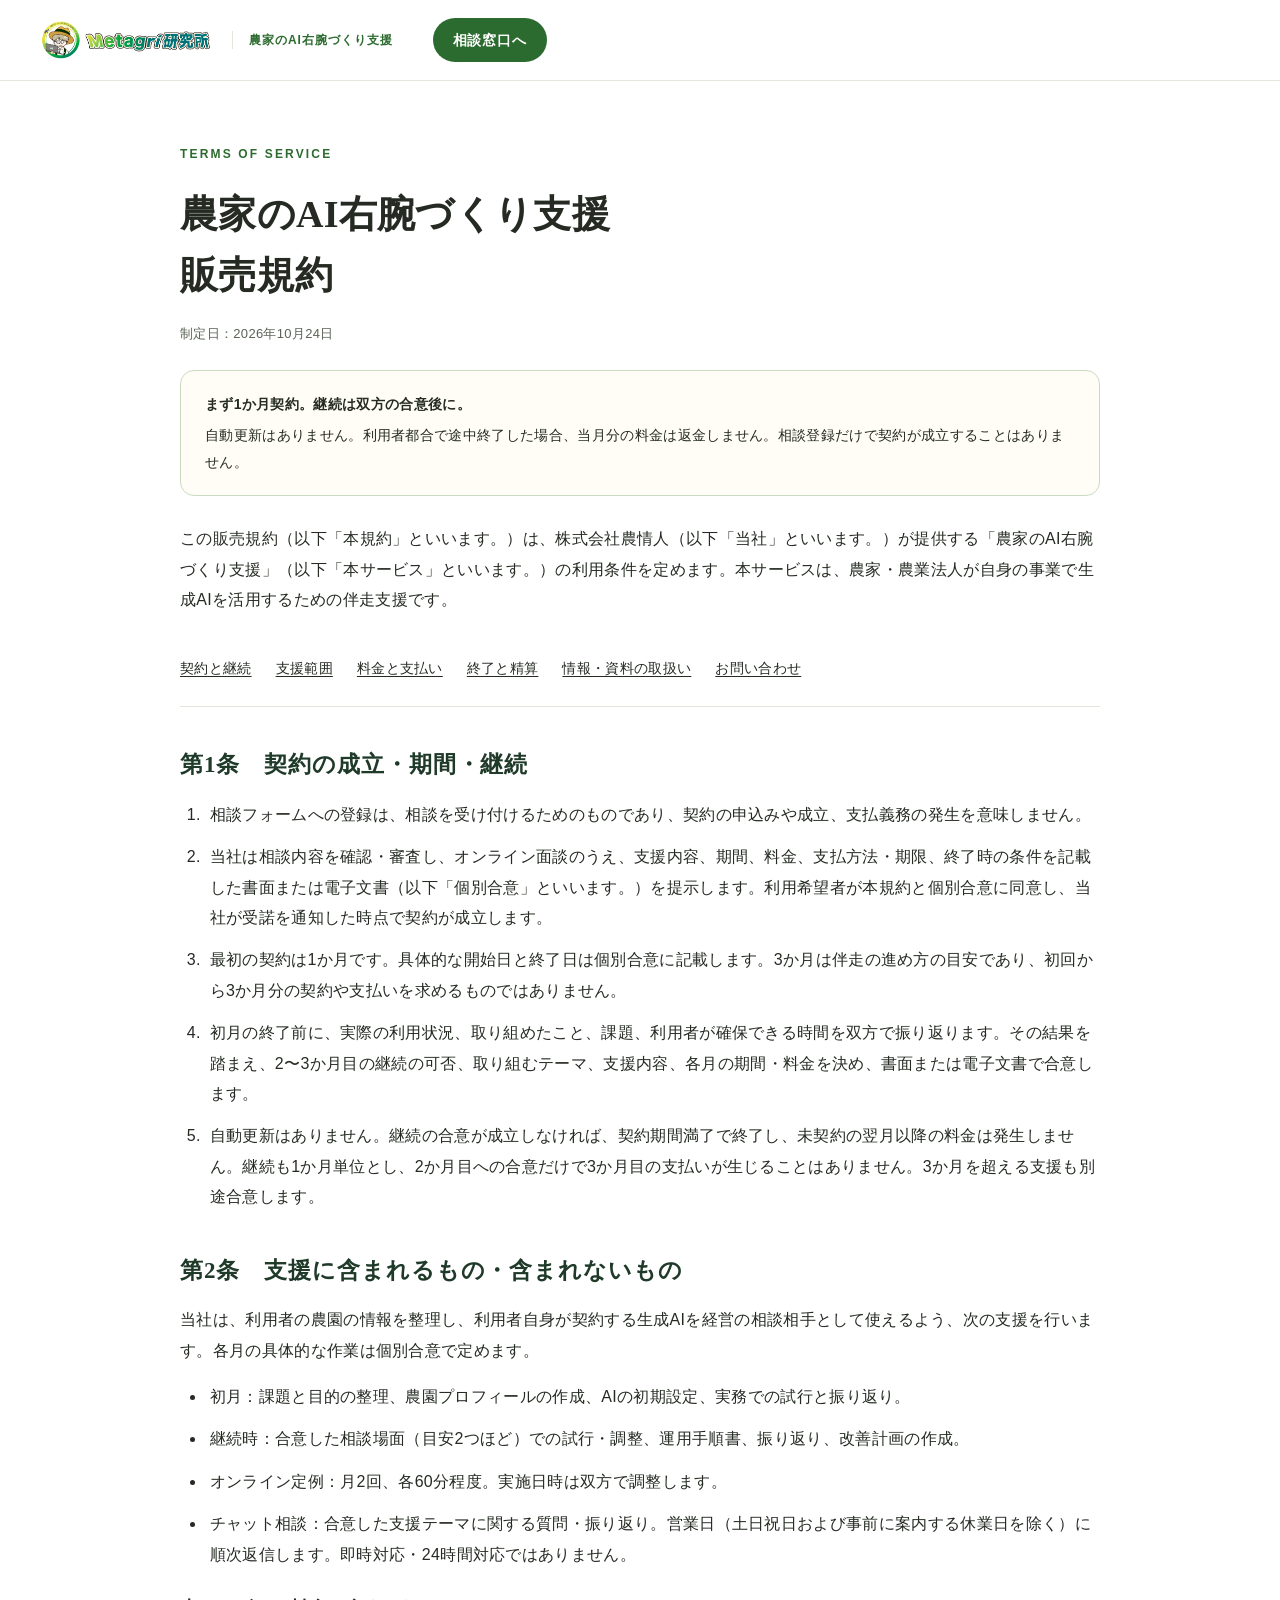
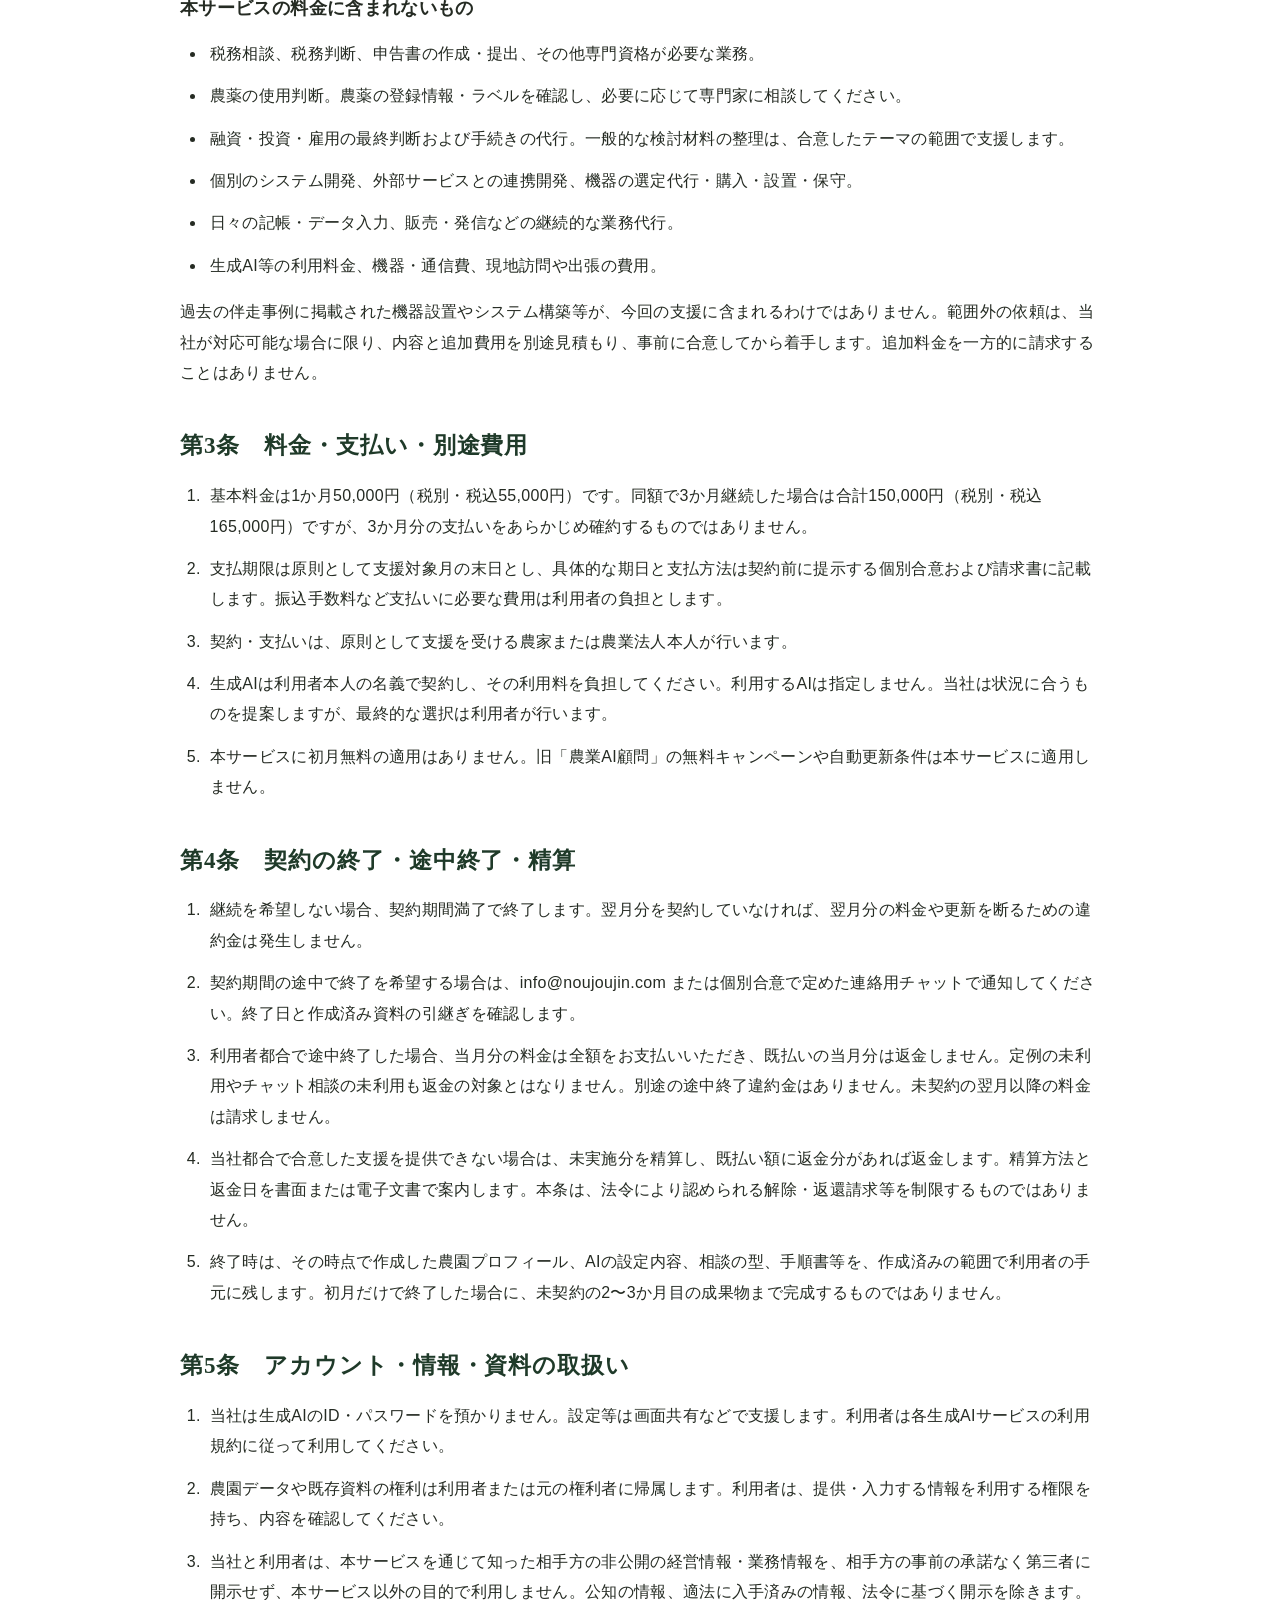
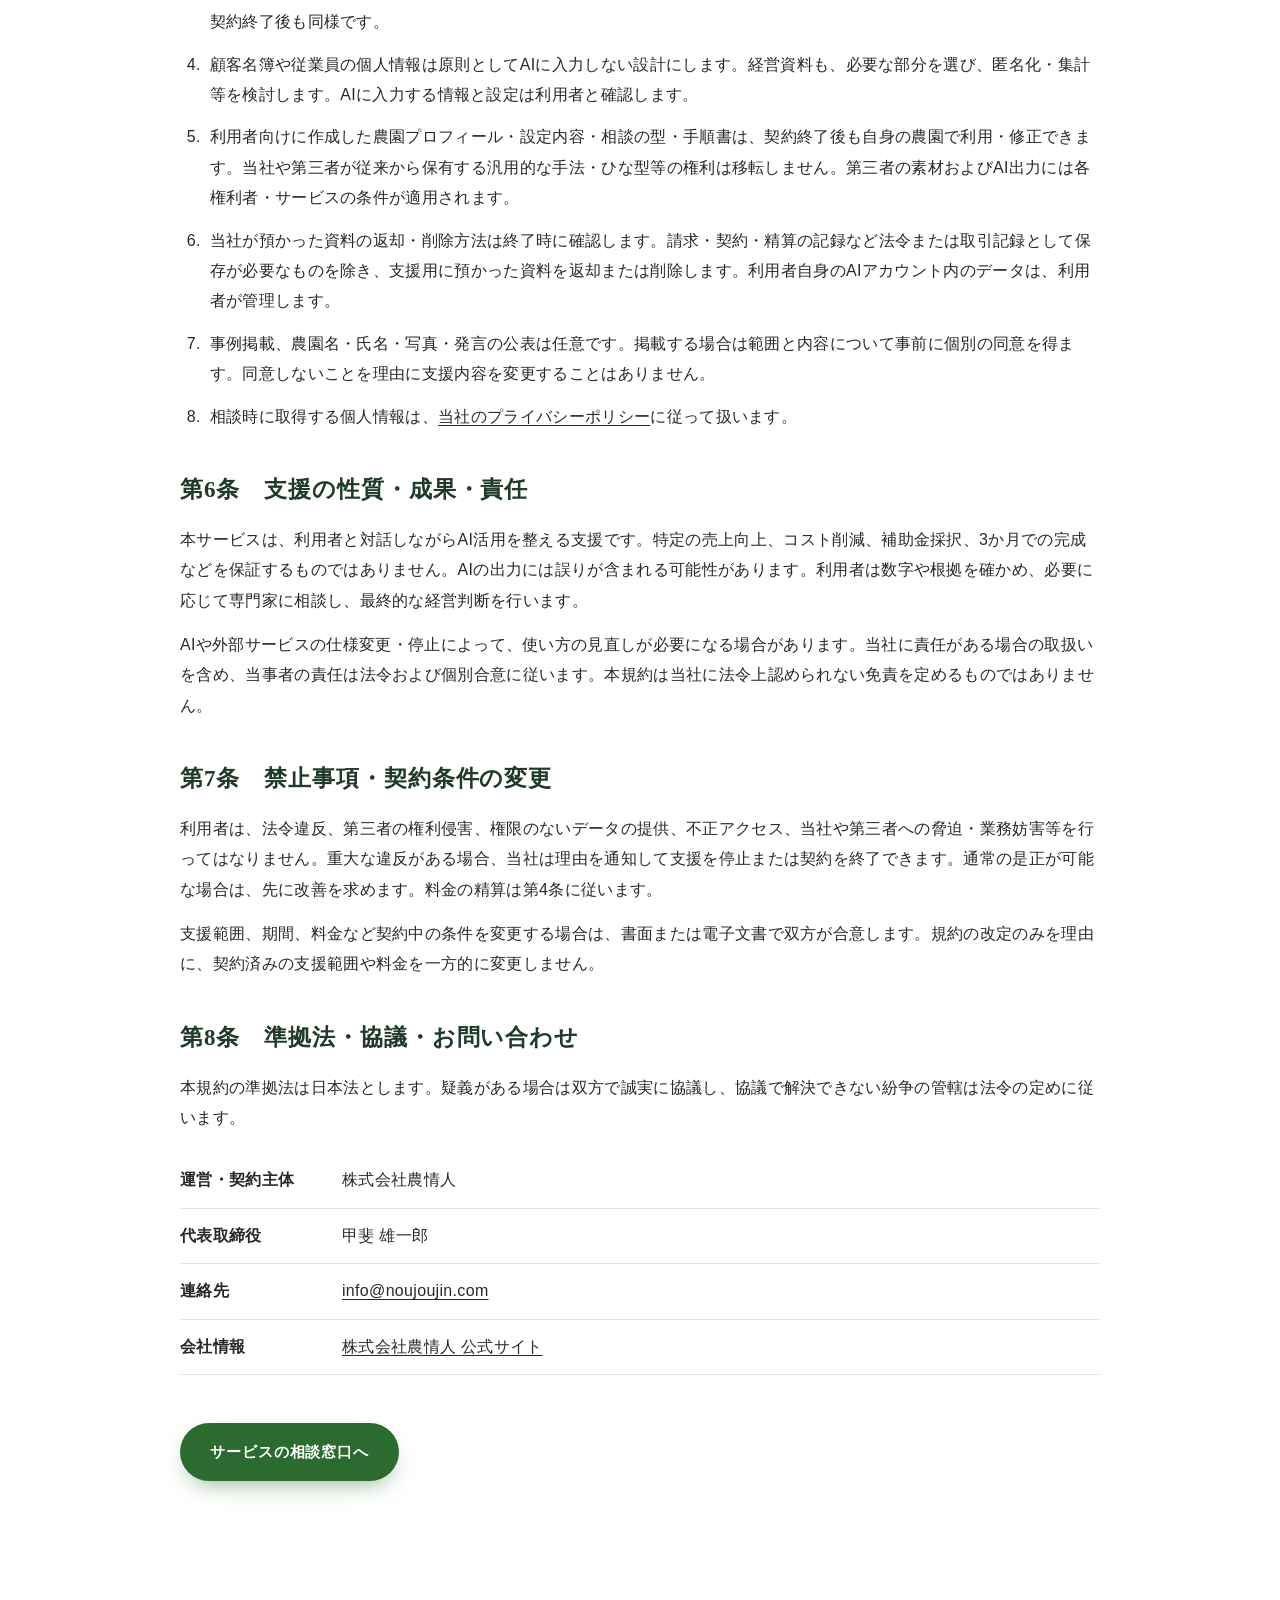
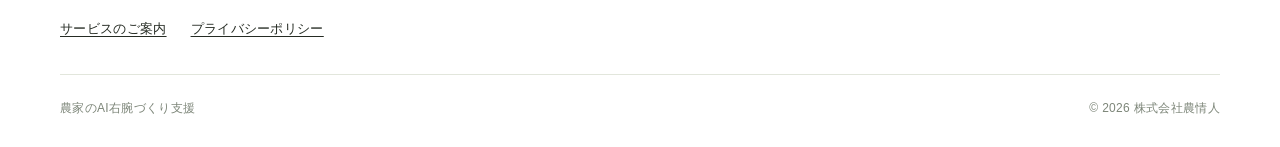
==== commit 61b95283: "Rename service to 農家のAI右腕づくり支援 and refocus copy on AI right-hand agent Co-Authored-By: Claude Opus 5" ====
--- a/terms.html
+++ b/terms.html
@@ -3,10 +3,10 @@
 <head>
   <meta charset="utf-8">
   <meta name="viewport" content="width=device-width, initial-scale=1">
-  <meta name="description" content="農家のAI経営参謀づくり支援の販売規約。まず1か月契約し、運用を振り返って2〜3か月目の継続・支援内容を双方で決めます。支援範囲、料金、終了時の取扱いをご案内します。">
+  <meta name="description" content="農家のAI右腕づくり支援の販売規約。まず1か月契約し、運用を振り返って2〜3か月目の継続・支援内容を双方で決めます。支援範囲、料金、終了時の取扱いをご案内します。">
   <meta name="robots" content="noindex">
   <meta name="theme-color" content="#1F3A29">
-  <title>販売規約｜農家のAI経営参謀づくり支援</title>
+  <title>販売規約｜農家のAI右腕づくり支援</title>
   <link rel="canonical" href="https://ai-support.metagri-labo.com/terms.html">
   <link rel="icon" type="image/jpeg" href="assets/metagri-official.jpg">
   <link rel="stylesheet" href="style.css">
@@ -15,16 +15,16 @@
 <a class="skip" href="#main">本文へ移動</a>
 <header class="site-header">
   <div class="header-inner">
-    <a class="brand official-brand" href="index.html" aria-label="農家のAI経営参謀づくり支援 トップへ"><img src="assets/metagri-logo-horizontal.jpg" width="1437" height="382" alt="Metagri研究所"><span class="brand-sub"><span class="brand-sub-lead">農家の</span>AI経営参謀<br class="sp-only">づくり支援</span></a>
+    <a class="brand official-brand" href="index.html" aria-label="農家のAI右腕づくり支援 トップへ"><img src="assets/metagri-logo-horizontal.jpg" width="1437" height="382" alt="Metagri研究所"><span class="brand-sub"><span class="brand-sub-lead">農家の</span>AI右腕<br class="sp-only">づくり支援</span></a>
     <a class="header-cta" href="index.html#consultation">相談窓口へ</a>
   </div>
 </header>
 <main id="main" class="container legal-main">
   <p class="eyebrow">TERMS OF SERVICE</p>
-  <h1>農家のAI経営参謀づくり支援<br>販売規約</h1>
+  <h1>農家のAI右腕づくり支援<br>販売規約</h1>
   <p class="legal-date">制定日：2026年10月24日</p>
   <aside class="legal-notice" aria-label="契約条件の要点"><strong>まず1か月契約。継続は双方の合意後に。</strong>自動更新はありません。利用者都合で途中終了した場合、当月分の料金は返金しません。相談登録だけで契約が成立することはありません。</aside>
-  <p>この販売規約（以下「本規約」といいます。）は、株式会社農情人（以下「当社」といいます。）が提供する「農家のAI経営参謀づくり支援」（以下「本サービス」といいます。）の利用条件を定めます。本サービスは、農家・農業法人が自身の事業で生成AIを活用するための伴走支援です。</p>
+  <p>この販売規約（以下「本規約」といいます。）は、株式会社農情人（以下「当社」といいます。）が提供する「農家のAI右腕づくり支援」（以下「本サービス」といいます。）の利用条件を定めます。本サービスは、農家・農業法人が自身の事業で生成AIを活用するための伴走支援です。</p>
   <nav class="legal-toc" aria-label="販売規約の目次"><a href="#contract">契約と継続</a><a href="#scope">支援範囲</a><a href="#payment">料金と支払い</a><a href="#cancellation">終了と精算</a><a href="#data">情報・資料の取扱い</a><a href="#contact">お問い合わせ</a></nav>
 
   <section id="contract">
@@ -114,6 +114,6 @@
   </section>
   <p class="legal-back"><a class="button" href="index.html#consultation">サービスの相談窓口へ</a></p>
 </main>
-<footer class="site-footer"><div class="container footer-legal"><a href="index.html">サービスのご案内</a><a href="https://noujoujin.com/privacy-policy/" target="_blank" rel="noopener noreferrer">プライバシーポリシー</a></div><div class="container footer-bottom"><span>農家のAI経営参謀づくり支援</span><small>© 2026 株式会社農情人</small></div></footer>
+<footer class="site-footer"><div class="container footer-legal"><a href="index.html">サービスのご案内</a><a href="https://noujoujin.com/privacy-policy/" target="_blank" rel="noopener noreferrer">プライバシーポリシー</a></div><div class="container footer-bottom"><span>農家のAI右腕づくり支援</span><small>© 2026 株式会社農情人</small></div></footer>
 </body>
 </html>
